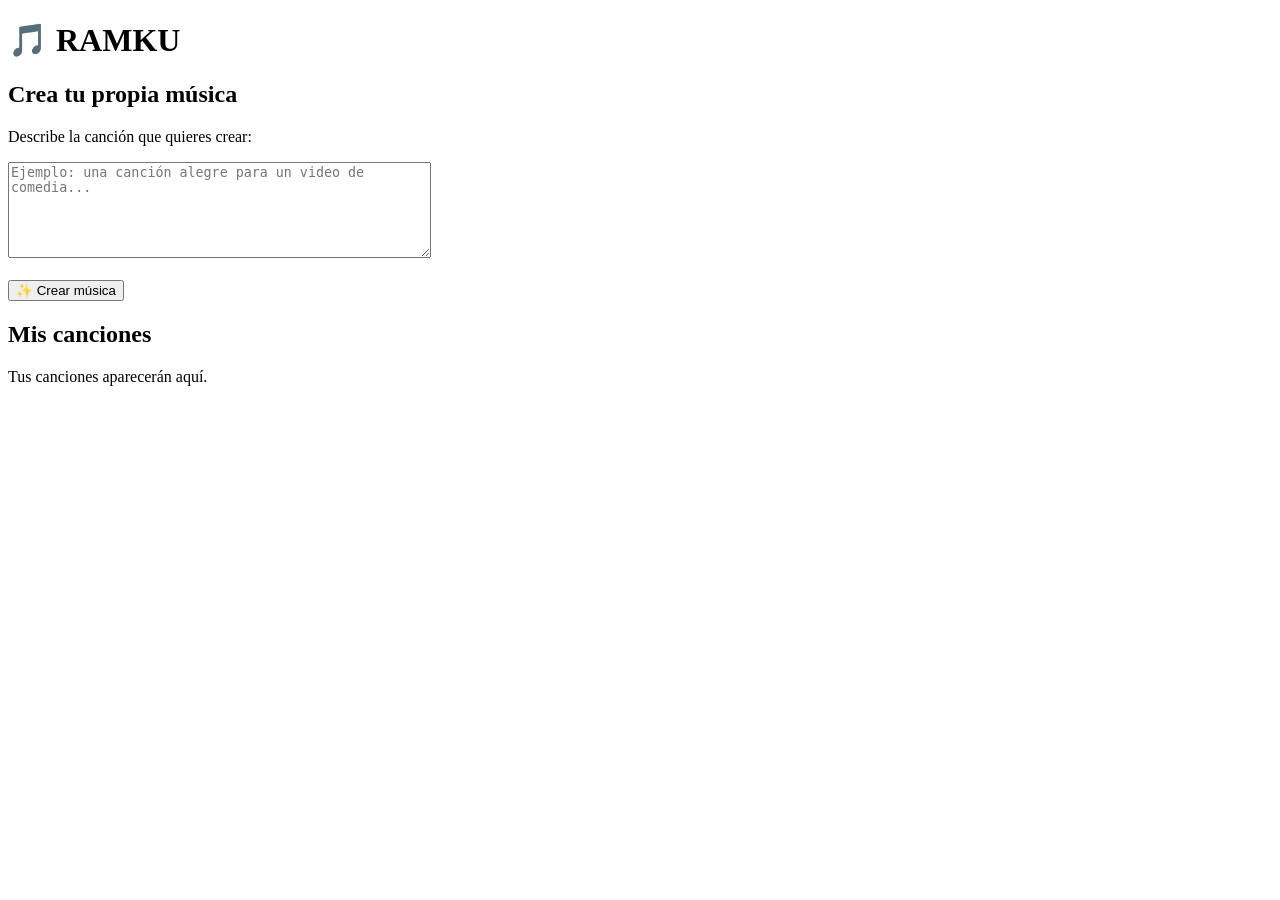
==== index.html @ f185e187 "Crear primera página de RAMKU" ====
<!DOCTYPE html>
<html lang="es">
<head>
    <meta charset="UTF-8">
    <meta name="viewport" content="width=device-width, initial-scale=1.0">
    <title>RAMKU</title>
</head>

<body>

    <h1>🎵 RAMKU</h1>

    <h2>Crea tu propia música</h2>

    <p>Describe la canción que quieres crear:</p>

    <textarea
        rows="6"
        cols="50"
        placeholder="Ejemplo: una canción alegre para un video de comedia..."
    ></textarea>

    <br><br>

    <button>✨ Crear música</button>

    <h2>Mis canciones</h2>

    <p>Tus canciones aparecerán aquí.</p>

</body>
</html>
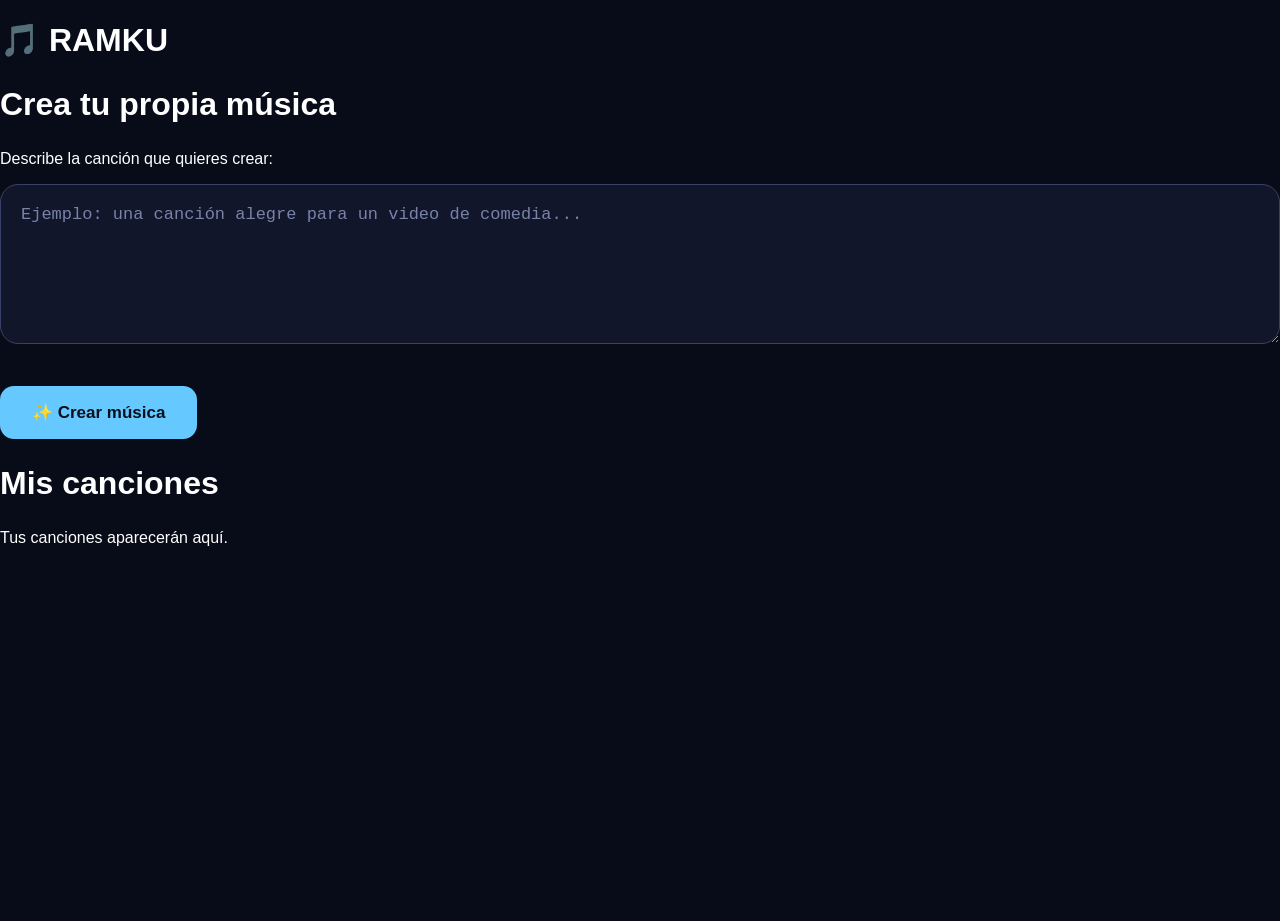
==== commit faed409e: "Conectar el diseño de RAMKU" ====
--- a/index.html
+++ b/index.html
@@ -3,7 +3,8 @@
 <head>
     <meta charset="UTF-8">
     <meta name="viewport" content="width=device-width, initial-scale=1.0">
-    <title>RAMKU</title>
+    <title>RAMKU</title> 
+    <link rel="stylesheet" href="style.css">
 </head>
 
 <body>
--- a/style.css
+++ b/style.css
@@ -0,0 +1,77 @@
+* {
+    box-sizing: border-box;
+}
+
+body {
+    margin: 0;
+    min-height: 100vh;
+    font-family: Arial, sans-serif;
+    background: #080b18;
+    color: white;
+}
+
+header {
+    padding: 25px 8%;
+    border-bottom: 1px solid #252a45;
+}
+
+header h1 {
+    margin: 0;
+    color: #78cfff;
+    font-size: 32px;
+}
+
+header p {
+    color: #aeb8d8;
+}
+
+main {
+    max-width: 900px;
+    margin: 60px auto;
+    padding: 20px;
+    text-align: center;
+}
+
+h2 {
+    font-size: 32px;
+}
+
+textarea {
+    width: 100%;
+    min-height: 160px;
+    padding: 20px;
+    border: 1px solid #384267;
+    border-radius: 18px;
+    background: #11162b;
+    color: white;
+    font-size: 17px;
+    resize: vertical;
+}
+
+textarea::placeholder {
+    color: #7883a8;
+}
+
+button {
+    margin-top: 20px;
+    padding: 16px 32px;
+    border: none;
+    border-radius: 14px;
+    background: #65c8ff;
+    color: #07101c;
+    font-size: 17px;
+    font-weight: bold;
+    cursor: pointer;
+}
+
+button:hover {
+    transform: scale(1.03);
+}
+
+section {
+    margin-top: 60px;
+    padding: 25px;
+    border: 1px solid #252a45;
+    border-radius: 20px;
+    background: #0e1326;
+}
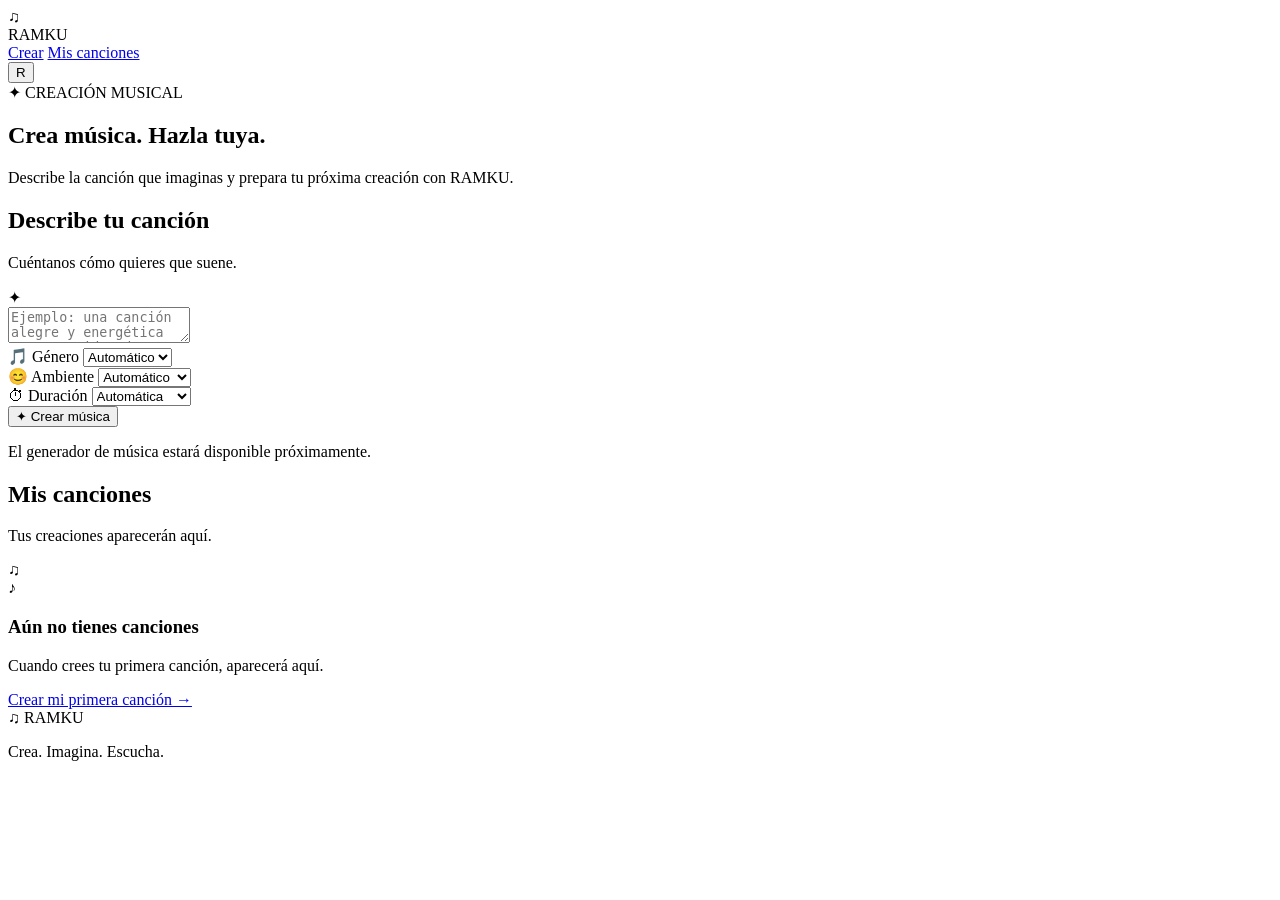
==== commit 6733a2ca: "Mejorar interfaz de RAMKU" ====
--- a/index.html
+++ b/index.html
@@ -3,31 +3,181 @@
 <head>
     <meta charset="UTF-8">
     <meta name="viewport" content="width=device-width, initial-scale=1.0">
-    <title>RAMKU</title> 
-    <link rel="stylesheet" href="style.css">
+
+    <title>RAMKU — Crea tu música</title>
+
+    <link rel="stylesheet" href="estilo.css">
 </head>
 
 <body>
 
-    <h1>🎵 RAMKU</h1>
+    <!-- BARRA SUPERIOR -->
+    <header class="navbar">
 
-    <h2>Crea tu propia música</h2>
+        <div class="logo">
+            <div class="logo-icon">♫</div>
+            <span>RAMKU</span>
+        </div>
 
-    <p>Describe la canción que quieres crear:</p>
+        <nav>
+            <a href="#crear">Crear</a>
+            <a href="#canciones">Mis canciones</a>
+        </nav>
 
-    <textarea
-        rows="6"
-        cols="50"
-        placeholder="Ejemplo: una canción alegre para un video de comedia..."
-    ></textarea>
+        <button class="profile-button">R</button>
 
-    <br><br>
+    </header>
 
-    <button>✨ Crear música</button>
 
-    <h2>Mis canciones</h2>
+    <!-- CONTENIDO PRINCIPAL -->
+    <main>
 
-    <p>Tus canciones aparecerán aquí.</p>
+        <!-- HERO -->
+        <section class="hero" id="crear">
+
+            <div class="hero-badge">
+                ✦ CREACIÓN MUSICAL
+            </div>
+
+            <h1>
+                Crea música.
+                <span>Hazla tuya.</span>
+            </h1>
+
+            <p class="hero-description">
+                Describe la canción que imaginas y prepara tu próxima creación con RAMKU.
+            </p>
+
+
+            <!-- TARJETA DE CREACIÓN -->
+            <div class="creator-card">
+
+                <div class="card-header">
+                    <div>
+                        <h2>Describe tu canción</h2>
+                        <p>Cuéntanos cómo quieres que suene.</p>
+                    </div>
+
+                    <span class="sparkle">✦</span>
+                </div>
+
+
+                <textarea
+                    id="song-description"
+                    placeholder="Ejemplo: una canción alegre y energética para un video de comedia, con guitarra, batería y un coro pegadizo..."
+                ></textarea>
+
+
+                <div class="options">
+
+                    <div class="option">
+                        <label>🎵 Género</label>
+
+                        <select>
+                            <option>Automático</option>
+                            <option>Pop</option>
+                            <option>Rock</option>
+                            <option>Electrónica</option>
+                            <option>Lo-fi</option>
+                            <option>Hip Hop</option>
+                        </select>
+                    </div>
+
+
+                    <div class="option">
+                        <label>😊 Ambiente</label>
+
+                        <select>
+                            <option>Automático</option>
+                            <option>Feliz</option>
+                            <option>Épico</option>
+                            <option>Tranquilo</option>
+                            <option>Melancólico</option>
+                            <option>Energético</option>
+                        </select>
+                    </div>
+
+
+                    <div class="option">
+                        <label>⏱ Duración</label>
+
+                        <select>
+                            <option>Automática</option>
+                            <option>30 segundos</option>
+                            <option>1 minuto</option>
+                            <option>2 minutos</option>
+                            <option>3 minutos</option>
+                        </select>
+                    </div>
+
+                </div>
+
+
+                <button class="create-button">
+                    <span>✦</span>
+                    Crear música
+                </button>
+
+                <p class="coming-soon">
+                    El generador de música estará disponible próximamente.
+                </p>
+
+            </div>
+
+        </section>
+
+
+        <!-- MIS CANCIONES -->
+        <section class="songs-section" id="canciones">
+
+            <div class="section-title">
+
+                <div>
+                    <h2>Mis canciones</h2>
+                    <p>Tus creaciones aparecerán aquí.</p>
+                </div>
+
+                <span class="music-note">♫</span>
+
+            </div>
+
+
+            <div class="empty-state">
+
+                <div class="empty-icon">
+                    ♪
+                </div>
+
+                <h3>Aún no tienes canciones</h3>
+
+                <p>
+                    Cuando crees tu primera canción, aparecerá aquí.
+                </p>
+
+                <a href="#crear">
+                    Crear mi primera canción →
+                </a>
+
+            </div>
+
+        </section>
+
+    </main>
+
+
+    <!-- PIE DE PÁGINA -->
+    <footer>
+
+        <div class="footer-logo">
+            ♫ RAMKU
+        </div>
+
+        <p>
+            Crea. Imagina. Escucha.
+        </p>
+
+    </footer>
+
 
 </body>
 </html>
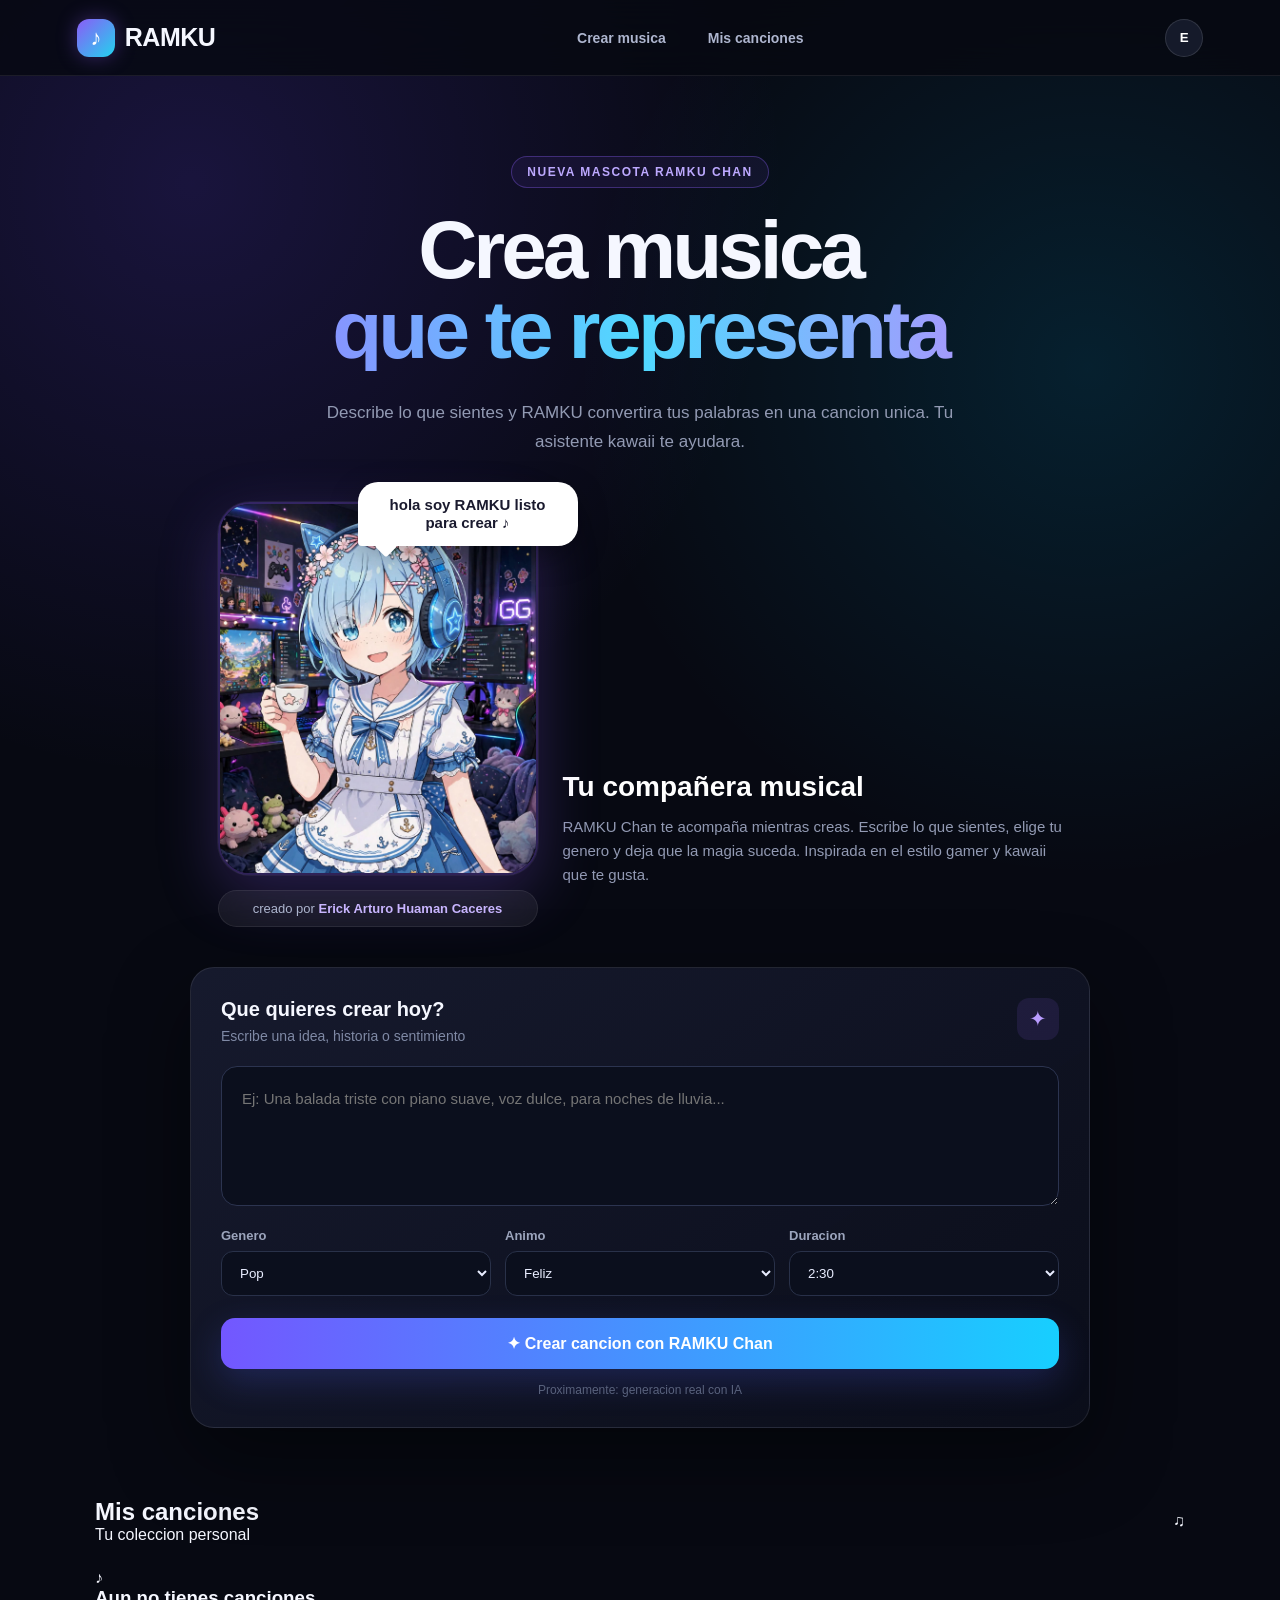
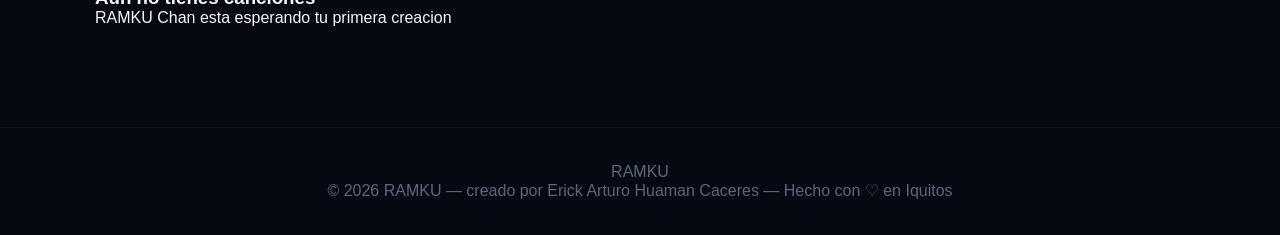
==== commit 24c664ea: "Add files via upload" ====
--- a/index.html
+++ b/index.html
@@ -1,183 +1,193 @@
 <!DOCTYPE html>
 <html lang="es">
 <head>
-    <meta charset="UTF-8">
-    <meta name="viewport" content="width=device-width, initial-scale=1.0">
+<meta charset="UTF-8">
+<meta name="viewport" content="width=device-width, initial-scale=1.0">
+<title>RAMKU - Crea tu musica con IA</title>
+<link rel="stylesheet" href="estilo.css">
+<style>
+/* RAMKU - DISEÑO FINAL VALIDO - NO TRADUCIR */
+* { box-sizing: border-box; margin: 0; padding: 0; }
+html { scroll-behavior: smooth; }
+body { min-height: 100vh; font-family: Arial, Helvetica, sans-serif; color: #f5f7ff; background: radial-gradient(circle at 15% 10%, rgba(108, 70, 255, 0.18), transparent 30%), radial-gradient(circle at 85% 20%, rgba(0, 200, 255, 0.12), transparent 28%), #070912; }
+.navbar { position: sticky; top: 0; z-index: 100; height: 76px; padding: 0 6%; display: flex; align-items: center; justify-content: space-between; background: rgba(7, 9, 18, 0.82); border-bottom: 1px solid rgba(255, 255, 255, 0.08); backdrop-filter: blur(18px); -webkit-backdrop-filter: blur(18px); }
+.logo { display: flex; align-items: center; gap: 10px; font-size: 25px; font-weight: 800; letter-spacing: -0.5px; }
+.logo-icon { width: 38px; height: 38px; display: flex; align-items: center; justify-content: center; border-radius: 12px; font-size: 22px; background: linear-gradient(135deg, #8b5cf6, #22d3ee); box-shadow: 0 0 20px rgba(139, 92, 246, 0.35); color: #ffffff; }
+.navbar nav { display: flex; gap: 10px; }
+.navbar nav a { color: #aeb6cf; text-decoration: none; padding: 10px 16px; border-radius: 10px; font-size: 14px; font-weight: 600; transition: 0.25s ease; }
+.navbar nav a:hover { color: #ffffff; background: rgba(255, 255, 255, 0.07); }
+.profile-button { width: 38px; height: 38px; border: 1px solid rgba(255, 255, 255, 0.12); border-radius: 50%; background: #151a2a; color: #ffffff; font-weight: bold; cursor: pointer; }
+.hero { position: relative; max-width: 1150px; margin: 0 auto; padding: 80px 30px 40px; text-align: center; }
+.hero-badge { display: inline-block; padding: 8px 15px; margin-bottom: 22px; border: 1px solid rgba(139, 92, 246, 0.35); border-radius: 999px; background: rgba(139, 92, 246, 0.08); color: #bda9ff; font-size: 12px; font-weight: 700; letter-spacing: 1.5px; }
+.hero h1 { max-width: 850px; margin: auto; font-size: clamp(48px, 7vw, 82px); line-height: 0.98; letter-spacing: -4px; font-weight: 900; }
+.hero h1 span { display: block; background: linear-gradient(90deg, #9b7aff, #50d9ff, #c084fc); -webkit-background-clip: text; background-clip: text; color: transparent; }
+.hero-description { max-width: 650px; margin: 28px auto 45px; color: #929ab3; font-size: 17px; line-height: 1.7; }
+.hero-visual { position: relative; max-width: 900px; margin: 0 auto 40px; height: 320px; border-radius: 24px; overflow: hidden; border: 1px solid rgba(255,255,255,0.09); background: linear-gradient(145deg, #181c30, #0b0e1b); display: flex; align-items: center; justify-content: center; }
+.hero-visual img { width: 100%; height: 100%; object-fit: cover; position: absolute; inset: 0; z-index: 1; }
+.hero-visual::after { content: ""; position: absolute; inset: 0; background: linear-gradient(0deg, rgba(7,9,18,0.7), transparent 60%); z-index: 2; }
+.visual-overlay { position: relative; z-index: 3; background: rgba(0,0,0,0.5); backdrop-filter: blur(10px); padding: 10px 18px; border-radius: 999px; border: 1px solid rgba(255,255,255,0.1); color: #c9b6ff; font-size: 13px; font-weight: 700; }
+.creator-card { position: relative; max-width: 900px; margin: 0 auto; padding: 30px; text-align: left; border: 1px solid rgba(255, 255, 255, 0.09); border-radius: 24px; background: linear-gradient(145deg, rgba(24, 28, 48, 0.92), rgba(11, 14, 27, 0.96)); box-shadow: 0 30px 80px rgba(0, 0, 0, 0.45); }
+.card-header { display: flex; justify-content: space-between; align-items: flex-start; margin-bottom: 22px; }
+.card-header h2 { font-size: 20px; margin-bottom: 7px; }
+.card-header p { color: #7f89a5; font-size: 14px; }
+.sparkle { width: 42px; height: 42px; display: flex; align-items: center; justify-content: center; border-radius: 12px; background: rgba(139, 92, 246, 0.12); color: #b99cff; font-size: 21px; }
+textarea { width: 100%; min-height: 140px; padding: 20px; resize: vertical; border: 1px solid #2c3450; border-radius: 16px; outline: none; background: #0b0f1d; color: #ffffff; font-family: inherit; font-size: 15px; line-height: 1.6; }
+.options { display: grid; grid-template-columns: repeat(3, 1fr); gap: 14px; margin-top: 18px; }
+.option label { display: block; margin-bottom: 8px; color: #9ca5bd; font-size: 13px; font-weight: 600; }
+select { width: 100%; padding: 13px 14px; border: 1px solid #293149; border-radius: 12px; outline: none; background: #0b0f1d; color: #e9edff; cursor: pointer; }
+.create-button { width: 100%; margin-top: 22px; padding: 16px 22px; border: none; border-radius: 14px; background: linear-gradient(90deg, #7357ff, #17cfff); color: #ffffff; font-size: 16px; font-weight: 800; cursor: pointer; box-shadow: 0 12px 35px rgba(80, 100, 255, 0.22); }
+.coming-soon { margin-top: 14px; text-align: center; color: #59627d; font-size: 12px; }
+.songs-section { max-width: 1150px; margin: 0 auto; padding: 30px 30px 100px; }
+.section-title { display: flex; justify-content: space-between; align-items: center; margin-bottom: 25px; }
+footer { padding: 35px 20px; text-align: center; border-top: 1px solid rgba(255, 255, 255, 0.06); color: #5d6680; }
+@media (max-width: 700px) { .navbar { padding: 0 18px; } .navbar nav { display: none; } .hero { padding: 50px 18px 30px; } .hero h1 { font-size: 42px; letter-spacing: -2px; } .creator-card { padding: 20px; } .options { grid-template-columns: 1fr; } }
 
-    <title>RAMKU — Crea tu música</title>
+/* RAMKU CHAN - MASCOTA */
+.ramku-mascot-section {
+    max-width: 1150px;
+    margin: 30px auto 0;
+    padding: 0 30px;
+    display: flex;
+    align-items: flex-end;
+    justify-content: center;
+    gap: 25px;
+    position: relative;
+}
+.mascot-container {
+    position: relative;
+    width: 320px;
+    flex-shrink: 0;
+}
+.mascot-container img {
+    width: 100%;
+    height: auto;
+    border-radius: 32px;
+    border: 2px solid rgba(139,92,246,0.3);
+    box-shadow: 0 20px 60px rgba(139,92,246,0.25), 0 0 0 1px rgba(255,255,255,0.06);
+    display: block;
+}
+.speech-bubble {
+    position: absolute;
+    top: -20px;
+    right: -40px;
+    background: #ffffff;
+    color: #1a1a2e;
+    padding: 14px 20px;
+    border-radius: 20px 20px 20px 4px;
+    font-weight: 800;
+    font-size: 15px;
+    line-height: 1.2;
+    box-shadow: 0 10px 30px rgba(0,0,0,0.3);
+    animation: float 3s ease-in-out infinite;
+    z-index: 5;
+    max-width: 220px;
+}
+.speech-bubble::after {
+    content: "";
+    position: absolute;
+    bottom: -8px;
+    left: 20px;
+    width: 16px;
+    height: 16px;
+    background: #fff;
+    transform: rotate(45deg);
+    border-radius: 2px;
+}
+@keyframes float {
+    0%,100% { transform: translateY(0); }
+    50% { transform: translateY(-6px); }
+}
+.creator-credit {
+    margin-top: 15px;
+    text-align: center;
+    background: rgba(255,255,255,0.06);
+    border: 1px solid rgba(255,255,255,0.08);
+    padding: 10px 16px;
+    border-radius: 999px;
+    font-size: 13px;
+    color: #aeb6cf;
+    backdrop-filter: blur(10px);
+}
+.creator-credit strong {
+    color: #c9b6ff;
+    font-weight: 800;
+}
+.mascot-text {
+    flex: 1;
+    max-width: 500px;
+    text-align: left;
+    padding-bottom: 40px;
+}
+.mascot-text h3 {
+    font-size: 28px;
+    margin-bottom: 12px;
+    color: #fff;
+}
+.mascot-text p {
+    color: #929ab3;
+    line-height: 1.6;
+    font-size: 15px;
+}
+@media (max-width: 800px) {
+    .ramku-mascot-section { flex-direction: column; align-items: center; }
+    .speech-bubble { right: -10px; top: -10px; font-size: 14px; }
+    .mascot-text { text-align: center; padding-bottom: 0; }
+}
 
-    <link rel="stylesheet" href="estilo.css">
+</style>
 </head>
+<body>
+<header class="navbar">
+<div class="logo"><span class="logo-icon">♪</span> RAMKU</div>
+<nav><a href="#crear">Crear musica</a><a href="#canciones">Mis canciones</a></nav>
+<button class="profile-button">E</button>
+</header>
 
-<body>
+<main>
+<section class="hero" id="crear">
+<div class="hero-badge">NUEVA MASCOTA RAMKU CHAN</div>
+<h1>Crea musica <span>que te representa</span></h1>
+<p class="hero-description">Describe lo que sientes y RAMKU convertira tus palabras en una cancion unica. Tu asistente kawaii te ayudara.</p>
 
-    <!-- BARRA SUPERIOR -->
-    <header class="navbar">
+<!-- SECCION DE LA MASCOTA CON TU IMAGEN -->
+<div class="ramku-mascot-section">
+<div class="mascot-container">
+<img src="ramku-chan.jpg" alt="RAMKU Chan" onerror="this.src='cover.jpg'">
+<div class="speech-bubble">hola soy RAMKU listo para crear ♪</div>
+<div class="creator-credit">creado por <strong>Erick Arturo Huaman Caceres</strong></div>
+</div>
+<div class="mascot-text">
+<h3>Tu compañera musical</h3>
+<p>RAMKU Chan te acompaña mientras creas. Escribe lo que sientes, elige tu genero y deja que la magia suceda. Inspirada en el estilo gamer y kawaii que te gusta.</p>
+</div>
+</div>
 
-        <div class="logo">
-            <div class="logo-icon">♫</div>
-            <span>RAMKU</span>
-        </div>
+<div class="creator-card" style="margin-top:40px;">
+<div class="card-header"><div><h2>Que quieres crear hoy?</h2><p>Escribe una idea, historia o sentimiento</p></div><div class="sparkle">✦</div></div>
+<textarea placeholder="Ej: Una balada triste con piano suave, voz dulce, para noches de lluvia..."></textarea>
+<div class="options">
+<div class="option"><label>Genero</label><select><option>Pop</option><option>Reggaeton</option><option>Balada</option><option>Trap</option><option>Lo-fi</option></select></div>
+<div class="option"><label>Animo</label><select><option>Feliz</option><option>Triste</option><option>Romantico</option><option>Kawaii</option></select></div>
+<div class="option"><label>Duracion</label><select><option>2:30</option><option>3:00</option><option>3:30</option></select></div>
+</div>
+<button class="create-button">✦ Crear cancion con RAMKU Chan</button>
+<p class="coming-soon">Proximamente: generacion real con IA</p>
+</div>
+</section>
 
-        <nav>
-            <a href="#crear">Crear</a>
-            <a href="#canciones">Mis canciones</a>
-        </nav>
+<section class="songs-section" id="canciones">
+<div class="section-title"><div><h2>Mis canciones</h2><p>Tu coleccion personal</p></div><div class="music-note">♫</div></div>
+<div class="empty-state">
+<div class="empty-icon">♪</div>
+<h3>Aun no tienes canciones</h3>
+<p>RAMKU Chan esta esperando tu primera creacion</p>
+</div>
+</section>
+</main>
 
-        <button class="profile-button">R</button>
-
-    </header>
-
-
-    <!-- CONTENIDO PRINCIPAL -->
-    <main>
-
-        <!-- HERO -->
-        <section class="hero" id="crear">
-
-            <div class="hero-badge">
-                ✦ CREACIÓN MUSICAL
-            </div>
-
-            <h1>
-                Crea música.
-                <span>Hazla tuya.</span>
-            </h1>
-
-            <p class="hero-description">
-                Describe la canción que imaginas y prepara tu próxima creación con RAMKU.
-            </p>
-
-
-            <!-- TARJETA DE CREACIÓN -->
-            <div class="creator-card">
-
-                <div class="card-header">
-                    <div>
-                        <h2>Describe tu canción</h2>
-                        <p>Cuéntanos cómo quieres que suene.</p>
-                    </div>
-
-                    <span class="sparkle">✦</span>
-                </div>
-
-
-                <textarea
-                    id="song-description"
-                    placeholder="Ejemplo: una canción alegre y energética para un video de comedia, con guitarra, batería y un coro pegadizo..."
-                ></textarea>
-
-
-                <div class="options">
-
-                    <div class="option">
-                        <label>🎵 Género</label>
-
-                        <select>
-                            <option>Automático</option>
-                            <option>Pop</option>
-                            <option>Rock</option>
-                            <option>Electrónica</option>
-                            <option>Lo-fi</option>
-                            <option>Hip Hop</option>
-                        </select>
-                    </div>
-
-
-                    <div class="option">
-                        <label>😊 Ambiente</label>
-
-                        <select>
-                            <option>Automático</option>
-                            <option>Feliz</option>
-                            <option>Épico</option>
-                            <option>Tranquilo</option>
-                            <option>Melancólico</option>
-                            <option>Energético</option>
-                        </select>
-                    </div>
-
-
-                    <div class="option">
-                        <label>⏱ Duración</label>
-
-                        <select>
-                            <option>Automática</option>
-                            <option>30 segundos</option>
-                            <option>1 minuto</option>
-                            <option>2 minutos</option>
-                            <option>3 minutos</option>
-                        </select>
-                    </div>
-
-                </div>
-
-
-                <button class="create-button">
-                    <span>✦</span>
-                    Crear música
-                </button>
-
-                <p class="coming-soon">
-                    El generador de música estará disponible próximamente.
-                </p>
-
-            </div>
-
-        </section>
-
-
-        <!-- MIS CANCIONES -->
-        <section class="songs-section" id="canciones">
-
-            <div class="section-title">
-
-                <div>
-                    <h2>Mis canciones</h2>
-                    <p>Tus creaciones aparecerán aquí.</p>
-                </div>
-
-                <span class="music-note">♫</span>
-
-            </div>
-
-
-            <div class="empty-state">
-
-                <div class="empty-icon">
-                    ♪
-                </div>
-
-                <h3>Aún no tienes canciones</h3>
-
-                <p>
-                    Cuando crees tu primera canción, aparecerá aquí.
-                </p>
-
-                <a href="#crear">
-                    Crear mi primera canción →
-                </a>
-
-            </div>
-
-        </section>
-
-    </main>
-
-
-    <!-- PIE DE PÁGINA -->
-    <footer>
-
-        <div class="footer-logo">
-            ♫ RAMKU
-        </div>
-
-        <p>
-            Crea. Imagina. Escucha.
-        </p>
-
-    </footer>
-
-
+<footer>
+<div class="footer-logo">RAMKU</div>
+<p>© 2026 RAMKU — creado por Erick Arturo Huaman Caceres — Hecho con ♡ en Iquitos</p>
+</footer>
 </body>
 </html>
--- a/estilo.css
+++ b/estilo.css
@@ -0,0 +1,127 @@
+/* RAMKU - DISEÑO FINAL VALIDO - NO TRADUCIR */
+* { box-sizing: border-box; margin: 0; padding: 0; }
+html { scroll-behavior: smooth; }
+body { min-height: 100vh; font-family: Arial, Helvetica, sans-serif; color: #f5f7ff; background: radial-gradient(circle at 15% 10%, rgba(108, 70, 255, 0.18), transparent 30%), radial-gradient(circle at 85% 20%, rgba(0, 200, 255, 0.12), transparent 28%), #070912; }
+.navbar { position: sticky; top: 0; z-index: 100; height: 76px; padding: 0 6%; display: flex; align-items: center; justify-content: space-between; background: rgba(7, 9, 18, 0.82); border-bottom: 1px solid rgba(255, 255, 255, 0.08); backdrop-filter: blur(18px); -webkit-backdrop-filter: blur(18px); }
+.logo { display: flex; align-items: center; gap: 10px; font-size: 25px; font-weight: 800; letter-spacing: -0.5px; }
+.logo-icon { width: 38px; height: 38px; display: flex; align-items: center; justify-content: center; border-radius: 12px; font-size: 22px; background: linear-gradient(135deg, #8b5cf6, #22d3ee); box-shadow: 0 0 20px rgba(139, 92, 246, 0.35); color: #ffffff; }
+.navbar nav { display: flex; gap: 10px; }
+.navbar nav a { color: #aeb6cf; text-decoration: none; padding: 10px 16px; border-radius: 10px; font-size: 14px; font-weight: 600; transition: 0.25s ease; }
+.navbar nav a:hover { color: #ffffff; background: rgba(255, 255, 255, 0.07); }
+.profile-button { width: 38px; height: 38px; border: 1px solid rgba(255, 255, 255, 0.12); border-radius: 50%; background: #151a2a; color: #ffffff; font-weight: bold; cursor: pointer; }
+.hero { position: relative; max-width: 1150px; margin: 0 auto; padding: 80px 30px 40px; text-align: center; }
+.hero-badge { display: inline-block; padding: 8px 15px; margin-bottom: 22px; border: 1px solid rgba(139, 92, 246, 0.35); border-radius: 999px; background: rgba(139, 92, 246, 0.08); color: #bda9ff; font-size: 12px; font-weight: 700; letter-spacing: 1.5px; }
+.hero h1 { max-width: 850px; margin: auto; font-size: clamp(48px, 7vw, 82px); line-height: 0.98; letter-spacing: -4px; font-weight: 900; }
+.hero h1 span { display: block; background: linear-gradient(90deg, #9b7aff, #50d9ff, #c084fc); -webkit-background-clip: text; background-clip: text; color: transparent; }
+.hero-description { max-width: 650px; margin: 28px auto 45px; color: #929ab3; font-size: 17px; line-height: 1.7; }
+.hero-visual { position: relative; max-width: 900px; margin: 0 auto 40px; height: 320px; border-radius: 24px; overflow: hidden; border: 1px solid rgba(255,255,255,0.09); background: linear-gradient(145deg, #181c30, #0b0e1b); display: flex; align-items: center; justify-content: center; }
+.hero-visual img { width: 100%; height: 100%; object-fit: cover; position: absolute; inset: 0; z-index: 1; }
+.hero-visual::after { content: ""; position: absolute; inset: 0; background: linear-gradient(0deg, rgba(7,9,18,0.7), transparent 60%); z-index: 2; }
+.visual-overlay { position: relative; z-index: 3; background: rgba(0,0,0,0.5); backdrop-filter: blur(10px); padding: 10px 18px; border-radius: 999px; border: 1px solid rgba(255,255,255,0.1); color: #c9b6ff; font-size: 13px; font-weight: 700; }
+.creator-card { position: relative; max-width: 900px; margin: 0 auto; padding: 30px; text-align: left; border: 1px solid rgba(255, 255, 255, 0.09); border-radius: 24px; background: linear-gradient(145deg, rgba(24, 28, 48, 0.92), rgba(11, 14, 27, 0.96)); box-shadow: 0 30px 80px rgba(0, 0, 0, 0.45); }
+.card-header { display: flex; justify-content: space-between; align-items: flex-start; margin-bottom: 22px; }
+.card-header h2 { font-size: 20px; margin-bottom: 7px; }
+.card-header p { color: #7f89a5; font-size: 14px; }
+.sparkle { width: 42px; height: 42px; display: flex; align-items: center; justify-content: center; border-radius: 12px; background: rgba(139, 92, 246, 0.12); color: #b99cff; font-size: 21px; }
+textarea { width: 100%; min-height: 140px; padding: 20px; resize: vertical; border: 1px solid #2c3450; border-radius: 16px; outline: none; background: #0b0f1d; color: #ffffff; font-family: inherit; font-size: 15px; line-height: 1.6; }
+.options { display: grid; grid-template-columns: repeat(3, 1fr); gap: 14px; margin-top: 18px; }
+.option label { display: block; margin-bottom: 8px; color: #9ca5bd; font-size: 13px; font-weight: 600; }
+select { width: 100%; padding: 13px 14px; border: 1px solid #293149; border-radius: 12px; outline: none; background: #0b0f1d; color: #e9edff; cursor: pointer; }
+.create-button { width: 100%; margin-top: 22px; padding: 16px 22px; border: none; border-radius: 14px; background: linear-gradient(90deg, #7357ff, #17cfff); color: #ffffff; font-size: 16px; font-weight: 800; cursor: pointer; box-shadow: 0 12px 35px rgba(80, 100, 255, 0.22); }
+.coming-soon { margin-top: 14px; text-align: center; color: #59627d; font-size: 12px; }
+.songs-section { max-width: 1150px; margin: 0 auto; padding: 30px 30px 100px; }
+.section-title { display: flex; justify-content: space-between; align-items: center; margin-bottom: 25px; }
+footer { padding: 35px 20px; text-align: center; border-top: 1px solid rgba(255, 255, 255, 0.06); color: #5d6680; }
+@media (max-width: 700px) { .navbar { padding: 0 18px; } .navbar nav { display: none; } .hero { padding: 50px 18px 30px; } .hero h1 { font-size: 42px; letter-spacing: -2px; } .creator-card { padding: 20px; } .options { grid-template-columns: 1fr; } }
+
+/* RAMKU CHAN - MASCOTA */
+.ramku-mascot-section {
+    max-width: 1150px;
+    margin: 30px auto 0;
+    padding: 0 30px;
+    display: flex;
+    align-items: flex-end;
+    justify-content: center;
+    gap: 25px;
+    position: relative;
+}
+.mascot-container {
+    position: relative;
+    width: 320px;
+    flex-shrink: 0;
+}
+.mascot-container img {
+    width: 100%;
+    height: auto;
+    border-radius: 32px;
+    border: 2px solid rgba(139,92,246,0.3);
+    box-shadow: 0 20px 60px rgba(139,92,246,0.25), 0 0 0 1px rgba(255,255,255,0.06);
+    display: block;
+}
+.speech-bubble {
+    position: absolute;
+    top: -20px;
+    right: -40px;
+    background: #ffffff;
+    color: #1a1a2e;
+    padding: 14px 20px;
+    border-radius: 20px 20px 20px 4px;
+    font-weight: 800;
+    font-size: 15px;
+    line-height: 1.2;
+    box-shadow: 0 10px 30px rgba(0,0,0,0.3);
+    animation: float 3s ease-in-out infinite;
+    z-index: 5;
+    max-width: 220px;
+}
+.speech-bubble::after {
+    content: "";
+    position: absolute;
+    bottom: -8px;
+    left: 20px;
+    width: 16px;
+    height: 16px;
+    background: #fff;
+    transform: rotate(45deg);
+    border-radius: 2px;
+}
+@keyframes float {
+    0%,100% { transform: translateY(0); }
+    50% { transform: translateY(-6px); }
+}
+.creator-credit {
+    margin-top: 15px;
+    text-align: center;
+    background: rgba(255,255,255,0.06);
+    border: 1px solid rgba(255,255,255,0.08);
+    padding: 10px 16px;
+    border-radius: 999px;
+    font-size: 13px;
+    color: #aeb6cf;
+    backdrop-filter: blur(10px);
+}
+.creator-credit strong {
+    color: #c9b6ff;
+    font-weight: 800;
+}
+.mascot-text {
+    flex: 1;
+    max-width: 500px;
+    text-align: left;
+    padding-bottom: 40px;
+}
+.mascot-text h3 {
+    font-size: 28px;
+    margin-bottom: 12px;
+    color: #fff;
+}
+.mascot-text p {
+    color: #929ab3;
+    line-height: 1.6;
+    font-size: 15px;
+}
+@media (max-width: 800px) {
+    .ramku-mascot-section { flex-direction: column; align-items: center; }
+    .speech-bubble { right: -10px; top: -10px; font-size: 14px; }
+    .mascot-text { text-align: center; padding-bottom: 0; }
+}
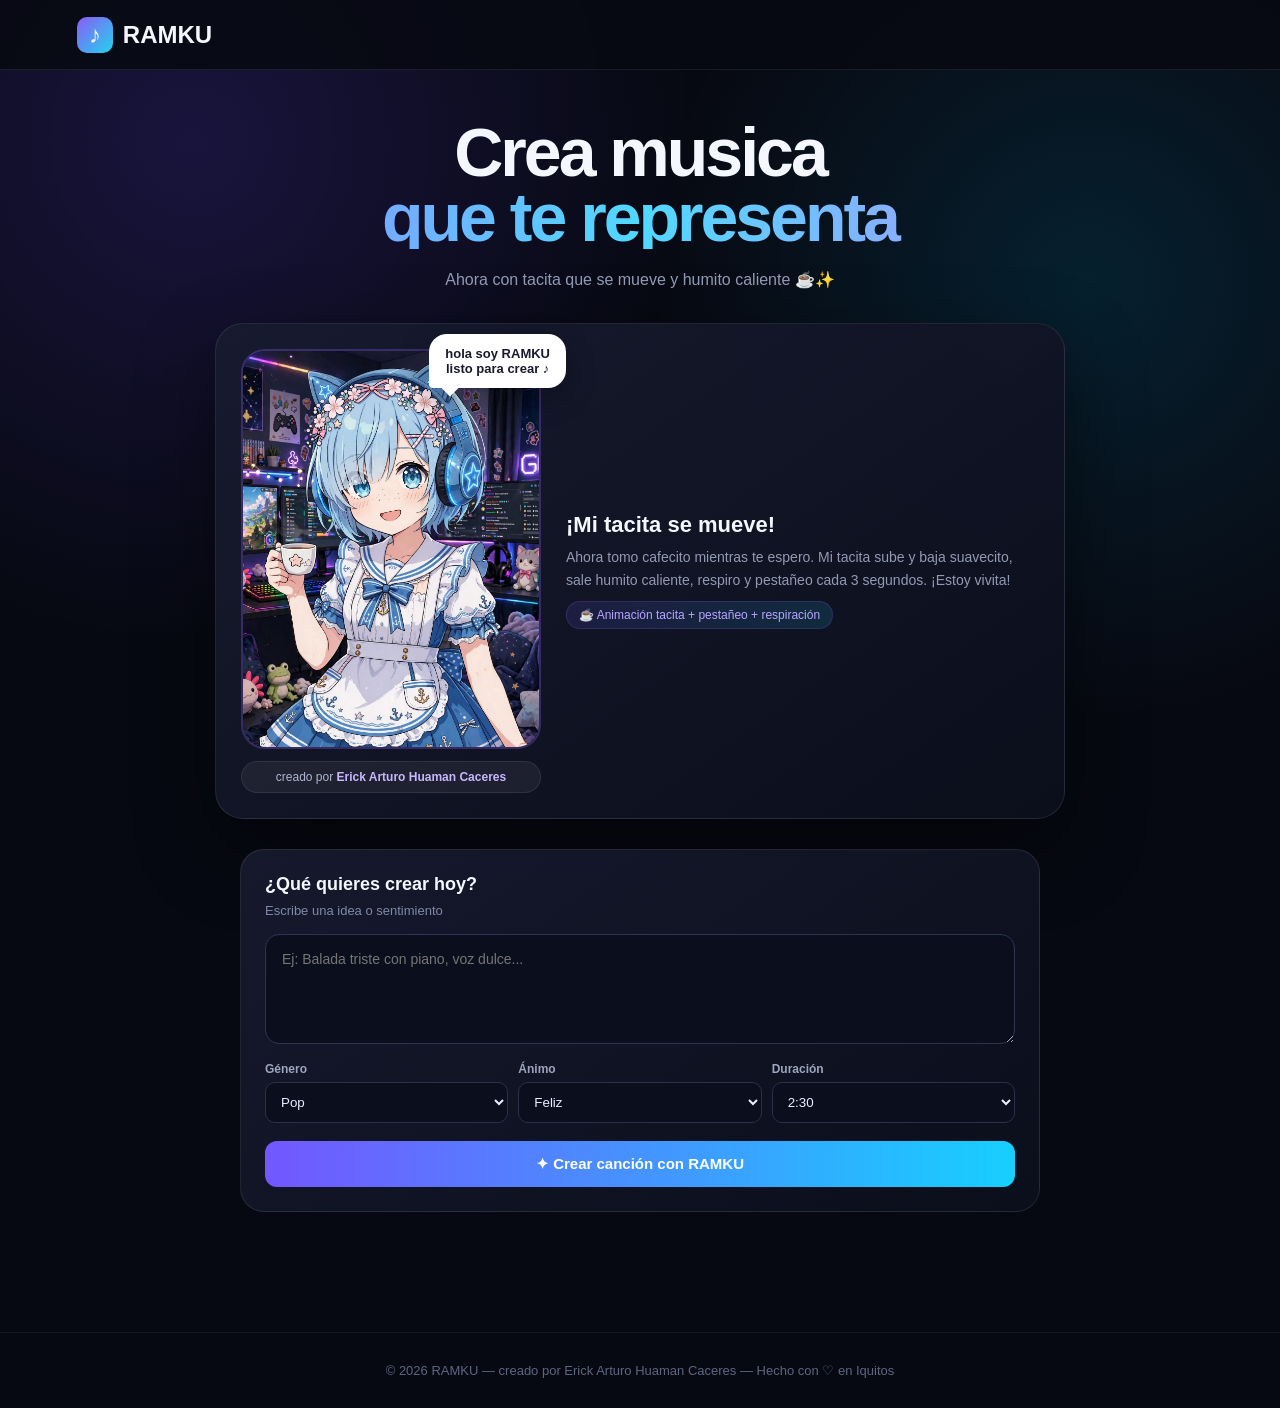
==== commit 62167590: "index.html" ====
--- a/index.html
+++ b/index.html
@@ -3,190 +3,93 @@
 <head>
 <meta charset="UTF-8">
 <meta name="viewport" content="width=device-width, initial-scale=1.0">
-<title>RAMKU - Crea tu musica con IA</title>
-<link rel="stylesheet" href="estilo.css">
+<title>RAMKU - Taza con movimiento</title>
 <style>
-/* RAMKU - DISEÑO FINAL VALIDO - NO TRADUCIR */
-* { box-sizing: border-box; margin: 0; padding: 0; }
-html { scroll-behavior: smooth; }
-body { min-height: 100vh; font-family: Arial, Helvetica, sans-serif; color: #f5f7ff; background: radial-gradient(circle at 15% 10%, rgba(108, 70, 255, 0.18), transparent 30%), radial-gradient(circle at 85% 20%, rgba(0, 200, 255, 0.12), transparent 28%), #070912; }
-.navbar { position: sticky; top: 0; z-index: 100; height: 76px; padding: 0 6%; display: flex; align-items: center; justify-content: space-between; background: rgba(7, 9, 18, 0.82); border-bottom: 1px solid rgba(255, 255, 255, 0.08); backdrop-filter: blur(18px); -webkit-backdrop-filter: blur(18px); }
-.logo { display: flex; align-items: center; gap: 10px; font-size: 25px; font-weight: 800; letter-spacing: -0.5px; }
-.logo-icon { width: 38px; height: 38px; display: flex; align-items: center; justify-content: center; border-radius: 12px; font-size: 22px; background: linear-gradient(135deg, #8b5cf6, #22d3ee); box-shadow: 0 0 20px rgba(139, 92, 246, 0.35); color: #ffffff; }
-.navbar nav { display: flex; gap: 10px; }
-.navbar nav a { color: #aeb6cf; text-decoration: none; padding: 10px 16px; border-radius: 10px; font-size: 14px; font-weight: 600; transition: 0.25s ease; }
-.navbar nav a:hover { color: #ffffff; background: rgba(255, 255, 255, 0.07); }
-.profile-button { width: 38px; height: 38px; border: 1px solid rgba(255, 255, 255, 0.12); border-radius: 50%; background: #151a2a; color: #ffffff; font-weight: bold; cursor: pointer; }
-.hero { position: relative; max-width: 1150px; margin: 0 auto; padding: 80px 30px 40px; text-align: center; }
-.hero-badge { display: inline-block; padding: 8px 15px; margin-bottom: 22px; border: 1px solid rgba(139, 92, 246, 0.35); border-radius: 999px; background: rgba(139, 92, 246, 0.08); color: #bda9ff; font-size: 12px; font-weight: 700; letter-spacing: 1.5px; }
-.hero h1 { max-width: 850px; margin: auto; font-size: clamp(48px, 7vw, 82px); line-height: 0.98; letter-spacing: -4px; font-weight: 900; }
-.hero h1 span { display: block; background: linear-gradient(90deg, #9b7aff, #50d9ff, #c084fc); -webkit-background-clip: text; background-clip: text; color: transparent; }
-.hero-description { max-width: 650px; margin: 28px auto 45px; color: #929ab3; font-size: 17px; line-height: 1.7; }
-.hero-visual { position: relative; max-width: 900px; margin: 0 auto 40px; height: 320px; border-radius: 24px; overflow: hidden; border: 1px solid rgba(255,255,255,0.09); background: linear-gradient(145deg, #181c30, #0b0e1b); display: flex; align-items: center; justify-content: center; }
-.hero-visual img { width: 100%; height: 100%; object-fit: cover; position: absolute; inset: 0; z-index: 1; }
-.hero-visual::after { content: ""; position: absolute; inset: 0; background: linear-gradient(0deg, rgba(7,9,18,0.7), transparent 60%); z-index: 2; }
-.visual-overlay { position: relative; z-index: 3; background: rgba(0,0,0,0.5); backdrop-filter: blur(10px); padding: 10px 18px; border-radius: 999px; border: 1px solid rgba(255,255,255,0.1); color: #c9b6ff; font-size: 13px; font-weight: 700; }
-.creator-card { position: relative; max-width: 900px; margin: 0 auto; padding: 30px; text-align: left; border: 1px solid rgba(255, 255, 255, 0.09); border-radius: 24px; background: linear-gradient(145deg, rgba(24, 28, 48, 0.92), rgba(11, 14, 27, 0.96)); box-shadow: 0 30px 80px rgba(0, 0, 0, 0.45); }
-.card-header { display: flex; justify-content: space-between; align-items: flex-start; margin-bottom: 22px; }
-.card-header h2 { font-size: 20px; margin-bottom: 7px; }
-.card-header p { color: #7f89a5; font-size: 14px; }
-.sparkle { width: 42px; height: 42px; display: flex; align-items: center; justify-content: center; border-radius: 12px; background: rgba(139, 92, 246, 0.12); color: #b99cff; font-size: 21px; }
-textarea { width: 100%; min-height: 140px; padding: 20px; resize: vertical; border: 1px solid #2c3450; border-radius: 16px; outline: none; background: #0b0f1d; color: #ffffff; font-family: inherit; font-size: 15px; line-height: 1.6; }
-.options { display: grid; grid-template-columns: repeat(3, 1fr); gap: 14px; margin-top: 18px; }
-.option label { display: block; margin-bottom: 8px; color: #9ca5bd; font-size: 13px; font-weight: 600; }
-select { width: 100%; padding: 13px 14px; border: 1px solid #293149; border-radius: 12px; outline: none; background: #0b0f1d; color: #e9edff; cursor: pointer; }
-.create-button { width: 100%; margin-top: 22px; padding: 16px 22px; border: none; border-radius: 14px; background: linear-gradient(90deg, #7357ff, #17cfff); color: #ffffff; font-size: 16px; font-weight: 800; cursor: pointer; box-shadow: 0 12px 35px rgba(80, 100, 255, 0.22); }
-.coming-soon { margin-top: 14px; text-align: center; color: #59627d; font-size: 12px; }
-.songs-section { max-width: 1150px; margin: 0 auto; padding: 30px 30px 100px; }
-.section-title { display: flex; justify-content: space-between; align-items: center; margin-bottom: 25px; }
-footer { padding: 35px 20px; text-align: center; border-top: 1px solid rgba(255, 255, 255, 0.06); color: #5d6680; }
-@media (max-width: 700px) { .navbar { padding: 0 18px; } .navbar nav { display: none; } .hero { padding: 50px 18px 30px; } .hero h1 { font-size: 42px; letter-spacing: -2px; } .creator-card { padding: 20px; } .options { grid-template-columns: 1fr; } }
-
-/* RAMKU CHAN - MASCOTA */
-.ramku-mascot-section {
-    max-width: 1150px;
-    margin: 30px auto 0;
-    padding: 0 30px;
-    display: flex;
-    align-items: flex-end;
-    justify-content: center;
-    gap: 25px;
-    position: relative;
-}
-.mascot-container {
-    position: relative;
-    width: 320px;
-    flex-shrink: 0;
-}
-.mascot-container img {
-    width: 100%;
-    height: auto;
-    border-radius: 32px;
-    border: 2px solid rgba(139,92,246,0.3);
-    box-shadow: 0 20px 60px rgba(139,92,246,0.25), 0 0 0 1px rgba(255,255,255,0.06);
-    display: block;
-}
-.speech-bubble {
-    position: absolute;
-    top: -20px;
-    right: -40px;
-    background: #ffffff;
-    color: #1a1a2e;
-    padding: 14px 20px;
-    border-radius: 20px 20px 20px 4px;
-    font-weight: 800;
-    font-size: 15px;
-    line-height: 1.2;
-    box-shadow: 0 10px 30px rgba(0,0,0,0.3);
-    animation: float 3s ease-in-out infinite;
-    z-index: 5;
-    max-width: 220px;
-}
-.speech-bubble::after {
-    content: "";
-    position: absolute;
-    bottom: -8px;
-    left: 20px;
-    width: 16px;
-    height: 16px;
-    background: #fff;
-    transform: rotate(45deg);
-    border-radius: 2px;
-}
-@keyframes float {
-    0%,100% { transform: translateY(0); }
-    50% { transform: translateY(-6px); }
-}
-.creator-credit {
-    margin-top: 15px;
-    text-align: center;
-    background: rgba(255,255,255,0.06);
-    border: 1px solid rgba(255,255,255,0.08);
-    padding: 10px 16px;
-    border-radius: 999px;
-    font-size: 13px;
-    color: #aeb6cf;
-    backdrop-filter: blur(10px);
-}
-.creator-credit strong {
-    color: #c9b6ff;
-    font-weight: 800;
-}
-.mascot-text {
-    flex: 1;
-    max-width: 500px;
-    text-align: left;
-    padding-bottom: 40px;
-}
-.mascot-text h3 {
-    font-size: 28px;
-    margin-bottom: 12px;
-    color: #fff;
-}
-.mascot-text p {
-    color: #929ab3;
-    line-height: 1.6;
-    font-size: 15px;
-}
-@media (max-width: 800px) {
-    .ramku-mascot-section { flex-direction: column; align-items: center; }
-    .speech-bubble { right: -10px; top: -10px; font-size: 14px; }
-    .mascot-text { text-align: center; padding-bottom: 0; }
-}
-
+*{box-sizing:border-box;margin:0;padding:0}
+body{min-height:100vh;font-family:Arial,Helvetica,sans-serif;color:#f5f7ff;background:radial-gradient(circle at 15% 10%, rgba(108,70,255,.18), transparent 30%), radial-gradient(circle at 85% 20%, rgba(0,200,255,.12), transparent 28%), #070912}
+.navbar{height:70px;padding:0 6%;display:flex;align-items:center;justify-content:space-between;background:rgba(7,9,18,.9);border-bottom:1px solid rgba(255,255,255,.08)}
+.logo{display:flex;align-items:center;gap:10px;font-size:24px;font-weight:900}
+.logo-icon{width:36px;height:36px;display:flex;align-items:center;justify-content:center;border-radius:10px;background:linear-gradient(135deg,#8b5cf6,#22d3ee)}
+.hero{max-width:1100px;margin:0 auto;padding:50px 20px 40px;text-align:center}
+.hero h1{font-size:clamp(36px,6vw,68px);line-height:.95;letter-spacing:-3px;font-weight:900}
+.hero h1 span{display:block;background:linear-gradient(90deg,#9b7aff,#50d9ff,#c084fc);-webkit-background-clip:text;background-clip:text;color:transparent}
+.hero-desc{max-width:600px;margin:18px auto 25px;color:#929ab3;font-size:16px;line-height:1.6}
+.mascot-wrap{max-width:850px;margin:30px auto;background:linear-gradient(145deg,rgba(24,28,48,.95),rgba(11,14,27,.98));border:1px solid rgba(255,255,255,.09);border-radius:28px;padding:25px;display:flex;gap:25px;align-items:center;box-shadow:0 30px 80px rgba(0,0,0,.45)}
+.mascot-img-box{position:relative;width:300px;flex-shrink:0}
+.mascot-stack{position:relative;width:100%;aspect-ratio:3/4;border-radius:24px;overflow:hidden;border:2px solid rgba(139,92,246,.3);animation:breathe 4s ease-in-out infinite}
+.mascot-stack img{position:absolute;top:0;left:0;width:100%;height:100%;object-fit:cover;display:block;animation:sip 3.5s ease-in-out infinite;transform-origin:70% 60%}
+.img-open{animation:blink 4s infinite, sip 3.5s ease-in-out infinite}
+.img-closed{opacity:0;animation:blinkClosed 4s infinite, sip 3.5s ease-in-out infinite}
+@keyframes blink{0%,92%,100%{opacity:1}93%,97%{opacity:0}}
+@keyframes blinkClosed{0%,92%,100%{opacity:0}93%,97%{opacity:1}}
+@keyframes breathe{0%,100%{transform:translateY(0)}50%{transform:translateY(-4px)}}
+@keyframes sip{0%,100%{transform:translateY(0) rotate(0deg)}15%{transform:translateY(-3px) rotate(-1deg)}30%{transform:translateY(-6px) rotate(0.5deg)}45%{transform:translateY(-3px) rotate(-0.5deg)}60%{transform:translateY(0) rotate(0deg)}}
+/* Humito de la taza */
+.steam{position:absolute;left:32%;top:48%;width:20px;height:40px;z-index:4;pointer-events:none}
+.steam span{position:absolute;bottom:0;width:4px;height:4px;background:rgba(255,255,255,.7);border-radius:50%;opacity:0;animation:steam 3s infinite}
+.steam span:nth-child(1){left:0;animation-delay:0s}
+.steam span:nth-child(2){left:8px;animation-delay:.5s}
+.steam span:nth-child(3){left:16px;animation-delay:1s}
+@keyframes steam{0%{transform:translateY(0) translateX(0) scale(1);opacity:0}20%{opacity:.8}100%{transform:translateY(-35px) translateX(6px) scale(1.8);opacity:0}}
+.bubble{position:absolute;top:-15px;right:-25px;background:#fff;color:#1a1a2e;padding:12px 16px;border-radius:18px 18px 18px 4px;font-weight:800;font-size:13px;box-shadow:0 10px 30px rgba(0,0,0,.3);animation:flot 3s ease-in-out infinite;z-index:5}
+.bubble::after{content:"";position:absolute;bottom:-6px;left:15px;width:12px;height:12px;background:#fff;transform:rotate(45deg)}
+@keyframes flot{0%,100%{transform:translateY(0)}50%{transform:translateY(-5px)}}
+.credit{margin-top:12px;background:rgba(255,255,255,.06);border:1px solid rgba(255,255,255,.08);padding:8px 14px;border-radius:999px;font-size:12px;color:#aeb6cf;text-align:center}
+.credit strong{color:#c9b6ff}
+.mascot-info{text-align:left;flex:1}
+.mascot-info h3{font-size:22px;margin-bottom:8px}
+.mascot-info p{color:#929ab3;font-size:14px;line-height:1.6}
+.taza-label{margin-top:10px;display:inline-flex;gap:6px;align-items:center;background:linear-gradient(90deg,#7357ff22,#17cfff22);border:1px solid rgba(139,92,246,.2);padding:6px 12px;border-radius:999px;font-size:12px;color:#b8a6ff}
+.card{max-width:800px;margin:30px auto;background:linear-gradient(145deg,rgba(24,28,48,.9),rgba(11,14,27,.98));border:1px solid rgba(255,255,255,.09);border-radius:24px;padding:24px;text-align:left}
+.card h2{font-size:18px;margin-bottom:6px}
+.card small{color:#7f89a5;font-size:13px}
+textarea{width:100%;min-height:110px;margin-top:15px;padding:16px;border:1px solid #2c3450;border-radius:14px;background:#0b0f1d;color:#fff;font-family:inherit;font-size:14px;outline:none}
+.opts{display:grid;grid-template-columns:repeat(3,1fr);gap:10px;margin-top:14px}
+.opts label{display:block;margin-bottom:6px;color:#9ca5bd;font-size:12px;font-weight:600}
+select{width:100%;padding:11px;border:1px solid #293149;border-radius:10px;background:#0b0f1d;color:#e9edff}
+.btn{width:100%;margin-top:18px;padding:14px;border:none;border-radius:12px;background:linear-gradient(90deg,#7357ff,#17cfff);color:#fff;font-weight:800;font-size:15px;cursor:pointer}
+footer{padding:30px 20px;text-align:center;border-top:1px solid rgba(255,255,255,.06);color:#5d6680;font-size:13px;margin-top:50px}
+@media(max-width:700px){.mascot-wrap{flex-direction:column}.mascot-img-box{width:250px}}
 </style>
 </head>
 <body>
-<header class="navbar">
-<div class="logo"><span class="logo-icon">♪</span> RAMKU</div>
-<nav><a href="#crear">Crear musica</a><a href="#canciones">Mis canciones</a></nav>
-<button class="profile-button">E</button>
-</header>
+<header class="navbar"><div class="logo"><span class="logo-icon">♪</span> RAMKU</div></header>
+<main>
+<section class="hero">
+<h1>Crea musica <span>que te representa</span></h1>
+<p class="hero-desc">Ahora con tacita que se mueve y humito caliente ☕✨</p>
 
-<main>
-<section class="hero" id="crear">
-<div class="hero-badge">NUEVA MASCOTA RAMKU CHAN</div>
-<h1>Crea musica <span>que te representa</span></h1>
-<p class="hero-description">Describe lo que sientes y RAMKU convertira tus palabras en una cancion unica. Tu asistente kawaii te ayudara.</p>
-
-<!-- SECCION DE LA MASCOTA CON TU IMAGEN -->
-<div class="ramku-mascot-section">
-<div class="mascot-container">
-<img src="ramku-chan.jpg" alt="RAMKU Chan" onerror="this.src='cover.jpg'">
-<div class="speech-bubble">hola soy RAMKU listo para crear ♪</div>
-<div class="creator-credit">creado por <strong>Erick Arturo Huaman Caceres</strong></div>
+<div class="mascot-wrap">
+<div class="mascot-img-box">
+<div class="mascot-stack">
+<img class="img-closed" src="[data-uri]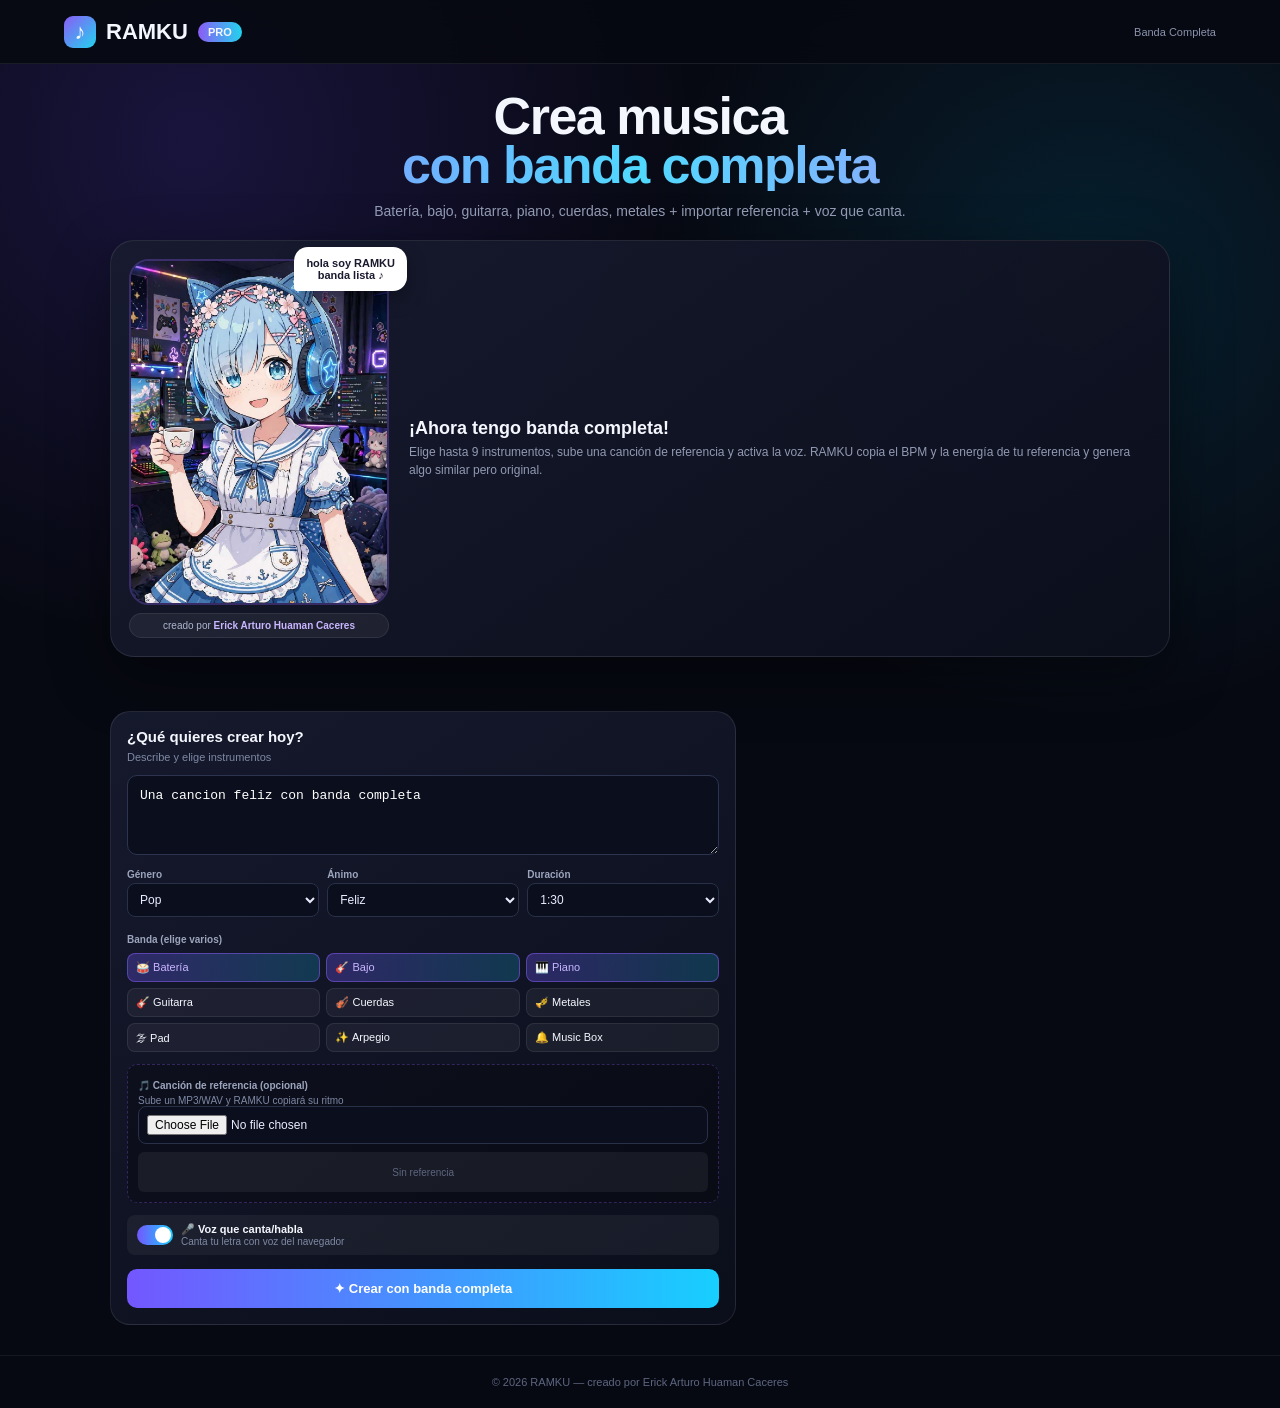
==== commit d701471c: "Add files via upload" ====
--- a/index.html
+++ b/index.html
@@ -1,96 +1,407 @@
+
 <!DOCTYPE html>
 <html lang="es">
 <head>
 <meta charset="UTF-8">
 <meta name="viewport" content="width=device-width, initial-scale=1.0">
-<title>RAMKU - Taza con movimiento</title>
+<title>RAMKU PRO - Banda Completa</title>
 <style>
 *{box-sizing:border-box;margin:0;padding:0}
-body{min-height:100vh;font-family:Arial,Helvetica,sans-serif;color:#f5f7ff;background:radial-gradient(circle at 15% 10%, rgba(108,70,255,.18), transparent 30%), radial-gradient(circle at 85% 20%, rgba(0,200,255,.12), transparent 28%), #070912}
-.navbar{height:70px;padding:0 6%;display:flex;align-items:center;justify-content:space-between;background:rgba(7,9,18,.9);border-bottom:1px solid rgba(255,255,255,.08)}
-.logo{display:flex;align-items:center;gap:10px;font-size:24px;font-weight:900}
-.logo-icon{width:36px;height:36px;display:flex;align-items:center;justify-content:center;border-radius:10px;background:linear-gradient(135deg,#8b5cf6,#22d3ee)}
-.hero{max-width:1100px;margin:0 auto;padding:50px 20px 40px;text-align:center}
-.hero h1{font-size:clamp(36px,6vw,68px);line-height:.95;letter-spacing:-3px;font-weight:900}
+body{min-height:100vh;font-family:Inter,Arial,sans-serif;color:#f5f7ff;background:radial-gradient(circle at 15% 10%, rgba(108,70,255,.18), transparent 30%), radial-gradient(circle at 85% 20%, rgba(0,200,255,.12), transparent 28%), #070912}
+.navbar{height:64px;padding:0 5%;display:flex;align-items:center;justify-content:space-between;background:rgba(7,9,18,.92);border-bottom:1px solid rgba(255,255,255,.08);position:sticky;top:0;z-index:20;backdrop-filter:blur(12px)}
+.logo{display:flex;align-items:center;gap:10px;font-size:22px;font-weight:900}
+.logo-icon{width:32px;height:32px;display:flex;align-items:center;justify-content:center;border-radius:9px;background:linear-gradient(135deg,#8b5cf6,#22d3ee)}
+.badge{background:linear-gradient(90deg,#8b5cf6,#22d3ee);padding:4px 10px;border-radius:999px;font-size:11px;font-weight:800}
+.hero{max-width:1100px;margin:0 auto;padding:28px 20px 20px;text-align:center}
+.hero h1{font-size:clamp(28px,5vw,52px);line-height:.95;letter-spacing:-1.5px;font-weight:900}
 .hero h1 span{display:block;background:linear-gradient(90deg,#9b7aff,#50d9ff,#c084fc);-webkit-background-clip:text;background-clip:text;color:transparent}
-.hero-desc{max-width:600px;margin:18px auto 25px;color:#929ab3;font-size:16px;line-height:1.6}
-.mascot-wrap{max-width:850px;margin:30px auto;background:linear-gradient(145deg,rgba(24,28,48,.95),rgba(11,14,27,.98));border:1px solid rgba(255,255,255,.09);border-radius:28px;padding:25px;display:flex;gap:25px;align-items:center;box-shadow:0 30px 80px rgba(0,0,0,.45)}
-.mascot-img-box{position:relative;width:300px;flex-shrink:0}
-.mascot-stack{position:relative;width:100%;aspect-ratio:3/4;border-radius:24px;overflow:hidden;border:2px solid rgba(139,92,246,.3);animation:breathe 4s ease-in-out infinite}
-.mascot-stack img{position:absolute;top:0;left:0;width:100%;height:100%;object-fit:cover;display:block;animation:sip 3.5s ease-in-out infinite;transform-origin:70% 60%}
-.img-open{animation:blink 4s infinite, sip 3.5s ease-in-out infinite}
-.img-closed{opacity:0;animation:blinkClosed 4s infinite, sip 3.5s ease-in-out infinite}
+.hero-desc{max-width:650px;margin:10px auto 18px;color:#929ab3;font-size:14px;line-height:1.5}
+.mascot-wrap{max-width:1100px;margin:16px auto;background:linear-gradient(145deg,rgba(24,28,48,.95),rgba(11,14,27,.98));border:1px solid rgba(255,255,255,.09);border-radius:24px;padding:18px;display:flex;gap:20px;align-items:center;box-shadow:0 20px 60px rgba(0,0,0,.4)}
+.mascot-img-box{position:relative;width:260px;flex-shrink:0}
+.mascot-stack{position:relative;width:100%;aspect-ratio:3/4;border-radius:20px;overflow:hidden;border:2px solid rgba(139,92,246,.3);animation:breathe 4s ease-in-out infinite}
+.mascot-stack img{position:absolute;top:0;left:0;width:100%;height:100%;object-fit:cover;animation:sip 3.5s ease-in-out infinite}
+.img-open{animation:blink 4s infinite, sip 3.5s infinite}
+.img-closed{opacity:0;animation:blinkClosed 4s infinite, sip 3.5s infinite}
 @keyframes blink{0%,92%,100%{opacity:1}93%,97%{opacity:0}}
 @keyframes blinkClosed{0%,92%,100%{opacity:0}93%,97%{opacity:1}}
 @keyframes breathe{0%,100%{transform:translateY(0)}50%{transform:translateY(-4px)}}
-@keyframes sip{0%,100%{transform:translateY(0) rotate(0deg)}15%{transform:translateY(-3px) rotate(-1deg)}30%{transform:translateY(-6px) rotate(0.5deg)}45%{transform:translateY(-3px) rotate(-0.5deg)}60%{transform:translateY(0) rotate(0deg)}}
-/* Humito de la taza */
-.steam{position:absolute;left:32%;top:48%;width:20px;height:40px;z-index:4;pointer-events:none}
+@keyframes sip{0%,100%{transform:translateY(0)}30%{transform:translateY(-4px)}}
+.steam{position:absolute;left:34%;top:46%;width:20px;height:40px;z-index:4;pointer-events:none}
 .steam span{position:absolute;bottom:0;width:4px;height:4px;background:rgba(255,255,255,.7);border-radius:50%;opacity:0;animation:steam 3s infinite}
-.steam span:nth-child(1){left:0;animation-delay:0s}
-.steam span:nth-child(2){left:8px;animation-delay:.5s}
-.steam span:nth-child(3){left:16px;animation-delay:1s}
-@keyframes steam{0%{transform:translateY(0) translateX(0) scale(1);opacity:0}20%{opacity:.8}100%{transform:translateY(-35px) translateX(6px) scale(1.8);opacity:0}}
-.bubble{position:absolute;top:-15px;right:-25px;background:#fff;color:#1a1a2e;padding:12px 16px;border-radius:18px 18px 18px 4px;font-weight:800;font-size:13px;box-shadow:0 10px 30px rgba(0,0,0,.3);animation:flot 3s ease-in-out infinite;z-index:5}
-.bubble::after{content:"";position:absolute;bottom:-6px;left:15px;width:12px;height:12px;background:#fff;transform:rotate(45deg)}
-@keyframes flot{0%,100%{transform:translateY(0)}50%{transform:translateY(-5px)}}
-.credit{margin-top:12px;background:rgba(255,255,255,.06);border:1px solid rgba(255,255,255,.08);padding:8px 14px;border-radius:999px;font-size:12px;color:#aeb6cf;text-align:center}
+@keyframes steam{0%{transform:translateY(0);opacity:0}20%{opacity:.9}100%{transform:translateY(-32px) scale(1.6);opacity:0}}
+.bubble{position:absolute;top:-12px;right:-18px;background:#fff;color:#1a1a2e;padding:10px 12px;border-radius:14px 14px 14px 4px;font-weight:800;font-size:11px;box-shadow:0 8px 20px rgba(0,0,0,.3);z-index:5}
+.credit{margin-top:8px;background:rgba(255,255,255,.06);border:1px solid rgba(255,255,255,.08);padding:6px 10px;border-radius:999px;font-size:10px;color:#aeb6cf;text-align:center}
 .credit strong{color:#c9b6ff}
-.mascot-info{text-align:left;flex:1}
-.mascot-info h3{font-size:22px;margin-bottom:8px}
-.mascot-info p{color:#929ab3;font-size:14px;line-height:1.6}
-.taza-label{margin-top:10px;display:inline-flex;gap:6px;align-items:center;background:linear-gradient(90deg,#7357ff22,#17cfff22);border:1px solid rgba(139,92,246,.2);padding:6px 12px;border-radius:999px;font-size:12px;color:#b8a6ff}
-.card{max-width:800px;margin:30px auto;background:linear-gradient(145deg,rgba(24,28,48,.9),rgba(11,14,27,.98));border:1px solid rgba(255,255,255,.09);border-radius:24px;padding:24px;text-align:left}
-.card h2{font-size:18px;margin-bottom:6px}
-.card small{color:#7f89a5;font-size:13px}
-textarea{width:100%;min-height:110px;margin-top:15px;padding:16px;border:1px solid #2c3450;border-radius:14px;background:#0b0f1d;color:#fff;font-family:inherit;font-size:14px;outline:none}
-.opts{display:grid;grid-template-columns:repeat(3,1fr);gap:10px;margin-top:14px}
-.opts label{display:block;margin-bottom:6px;color:#9ca5bd;font-size:12px;font-weight:600}
-select{width:100%;padding:11px;border:1px solid #293149;border-radius:10px;background:#0b0f1d;color:#e9edff}
-.btn{width:100%;margin-top:18px;padding:14px;border:none;border-radius:12px;background:linear-gradient(90deg,#7357ff,#17cfff);color:#fff;font-weight:800;font-size:15px;cursor:pointer}
-footer{padding:30px 20px;text-align:center;border-top:1px solid rgba(255,255,255,.06);color:#5d6680;font-size:13px;margin-top:50px}
-@media(max-width:700px){.mascot-wrap{flex-direction:column}.mascot-img-box{width:250px}}
+.mascot-info{flex:1;text-align:left}
+.mascot-info h3{font-size:18px;margin-bottom:4px}
+.mascot-info p{font-size:12px;color:#929ab3;line-height:1.5}
+.main-grid{max-width:1100px;margin:18px auto;padding:0 20px;display:grid;grid-template-columns:1.2fr .8fr;gap:16px}
+@media(max-width:900px){.main-grid{grid-template-columns:1fr} .mascot-wrap{flex-direction:column} .mascot-img-box{width:220px}}
+.card{background:linear-gradient(145deg,rgba(24,28,48,.9),rgba(11,14,27,.98));border:1px solid rgba(255,255,255,.09);border-radius:20px;padding:16px}
+.card h2{font-size:15px;margin-bottom:2px} .card small{color:#7f89a5;font-size:11px}
+textarea{width:100%;min-height:80px;margin-top:10px;padding:12px;border:1px solid #2c3450;border-radius:10px;background:#0b0f1d;color:#fff;font-size:13px;outline:none;resize:vertical}
+.opts{display:grid;grid-template-columns:repeat(3,1fr);gap:8px;margin-top:10px}
+.opts label{font-size:10px;color:#9ca5bd;font-weight:600;margin-bottom:3px;display:block}
+select,input[type=file]{width:100%;padding:8px;border:1px solid #293149;border-radius:8px;background:#0b0f1d;color:#e9edff;font-size:12px}
+.inst-grid{display:grid;grid-template-columns:repeat(3,1fr);gap:6px;margin-top:6px}
+.inst-item{display:flex;align-items:center;gap:6px;background:rgba(255,255,255,.05);border:1px solid rgba(255,255,255,.08);padding:7px 8px;border-radius:8px;font-size:11px;cursor:pointer;transition:all .15s}
+.inst-item.active{background:linear-gradient(90deg,rgba(115,87,255,.3),rgba(23,207,255,.2));border-color:rgba(139,92,246,.5);color:#c9b6ff}
+.ref-box{margin-top:12px;padding:10px;background:rgba(0,0,0,.25);border:1px dashed rgba(139,92,246,.3);border-radius:10px}
+.ref-wave{height:40px;background:rgba(255,255,255,.06);border-radius:6px;margin-top:8px;display:flex;align-items:center;justify-content:center;overflow:hidden}
+.wave-bar{width:3px;background:linear-gradient(180deg,#8b5cf6,#22d3ee);margin:0 1px;border-radius:2px}
+.voice-box{margin-top:12px;display:flex;align-items:center;gap:8px;background:rgba(255,255,255,.05);padding:8px 10px;border-radius:8px}
+.switch{width:36px;height:20px;background:#2c3450;border-radius:999px;position:relative;cursor:pointer;transition:.2s}
+.switch.on{background:linear-gradient(90deg,#7357ff,#17cfff)}
+.switch::after{content:"";position:absolute;top:2px;left:2px;width:16px;height:16px;background:#fff;border-radius:50%;transition:.2s}
+.switch.on::after{left:18px}
+.btn{width:100%;margin-top:14px;padding:12px;border:none;border-radius:10px;background:linear-gradient(90deg,#7357ff,#17cfff);color:#fff;font-weight:800;font-size:13px;cursor:pointer}
+.btn:disabled{opacity:.5}
+.player{display:none;background:linear-gradient(145deg,#1a1d35,#0f1222);border:1px solid rgba(139,92,246,.25);border-radius:20px;padding:16px}
+.player.show{display:block}
+.player-top{display:flex;gap:12px;align-items:center}
+.cover{width:64px;height:64px;border-radius:12px;background:linear-gradient(135deg,#8b5cf6,#22d3ee);display:flex;align-items:center;justify-content:center;font-size:24px}
+.controls{margin-top:12px;display:flex;align-items:center;gap:10px}
+.play-btn{width:40px;height:40px;border-radius:50%;border:none;background:#fff;color:#111;display:flex;align-items:center;justify-content:center;cursor:pointer}
+.progress{flex:1;height:6px;background:rgba(255,255,255,.12);border-radius:999px;overflow:hidden;cursor:pointer}
+.progress-bar{height:100%;width:0%;background:linear-gradient(90deg,#8b5cf6,#22d3ee)}
+.time{display:flex;justify-content:space-between;font-size:10px;color:#8b93ad;margin-top:4px}
+.tracks{margin-top:12px;display:flex;flex-wrap:wrap;gap:6px}
+.track-tag{padding:4px 8px;border-radius:999px;font-size:10px;background:rgba(255,255,255,.08);border:1px solid rgba(255,255,255,.1)}
+.track-tag.active{background:linear-gradient(90deg,rgba(115,87,255,.3),rgba(23,207,255,.2));border-color:rgba(139,92,246,.4)}
+.lyrics{margin-top:10px;padding:10px;background:rgba(0,0,0,.25);border-radius:10px;font-size:12px;white-space:pre-wrap;max-height:140px;overflow:auto;color:#cbd5e1}
+.actions{display:flex;gap:6px;margin-top:10px}
+.a-btn{flex:1;padding:8px;border-radius:8px;border:1px solid rgba(255,255,255,.12);background:rgba(255,255,255,.06);color:#fff;font-size:11px;cursor:pointer}
+.a-btn.primary{background:linear-gradient(90deg,#7357ff,#17cfff);border:none}
+footer{padding:20px;text-align:center;color:#5d6680;font-size:11px;margin-top:30px;border-top:1px solid rgba(255,255,255,.06)}
 </style>
 </head>
 <body>
-<header class="navbar"><div class="logo"><span class="logo-icon">♪</span> RAMKU</div></header>
+<header class="navbar"><div class="logo"><div class="logo-icon">♪</div> RAMKU <span class="badge">PRO</span></div><div style="font-size:11px;color:#8b93ad">Banda Completa</div></header>
 <main>
 <section class="hero">
-<h1>Crea musica <span>que te representa</span></h1>
-<p class="hero-desc">Ahora con tacita que se mueve y humito caliente ☕✨</p>
-
+<h1>Crea musica <span>con banda completa</span></h1>
+<p class="hero-desc">Batería, bajo, guitarra, piano, cuerdas, metales + importar referencia + voz que canta.</p>
 <div class="mascot-wrap">
 <div class="mascot-img-box">
 <div class="mascot-stack">
-<img class="img-closed" src="[data-uri]